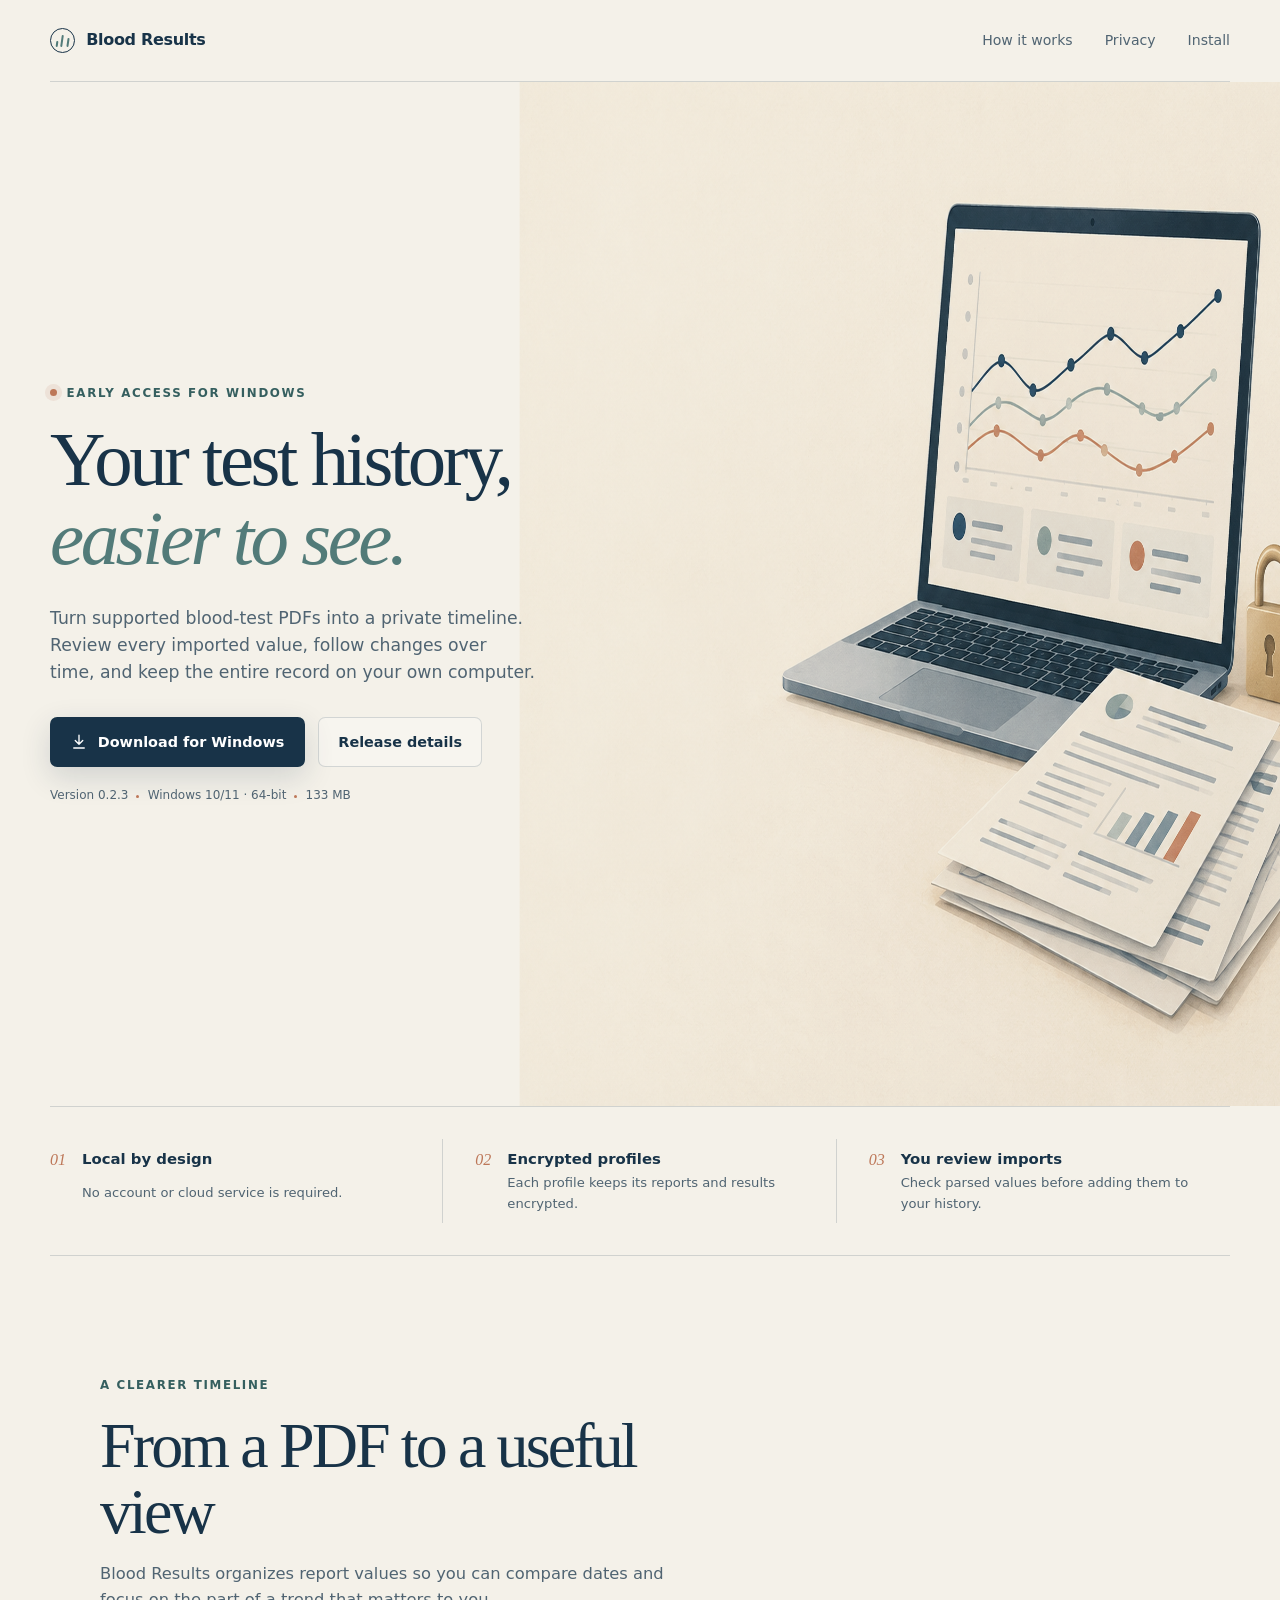
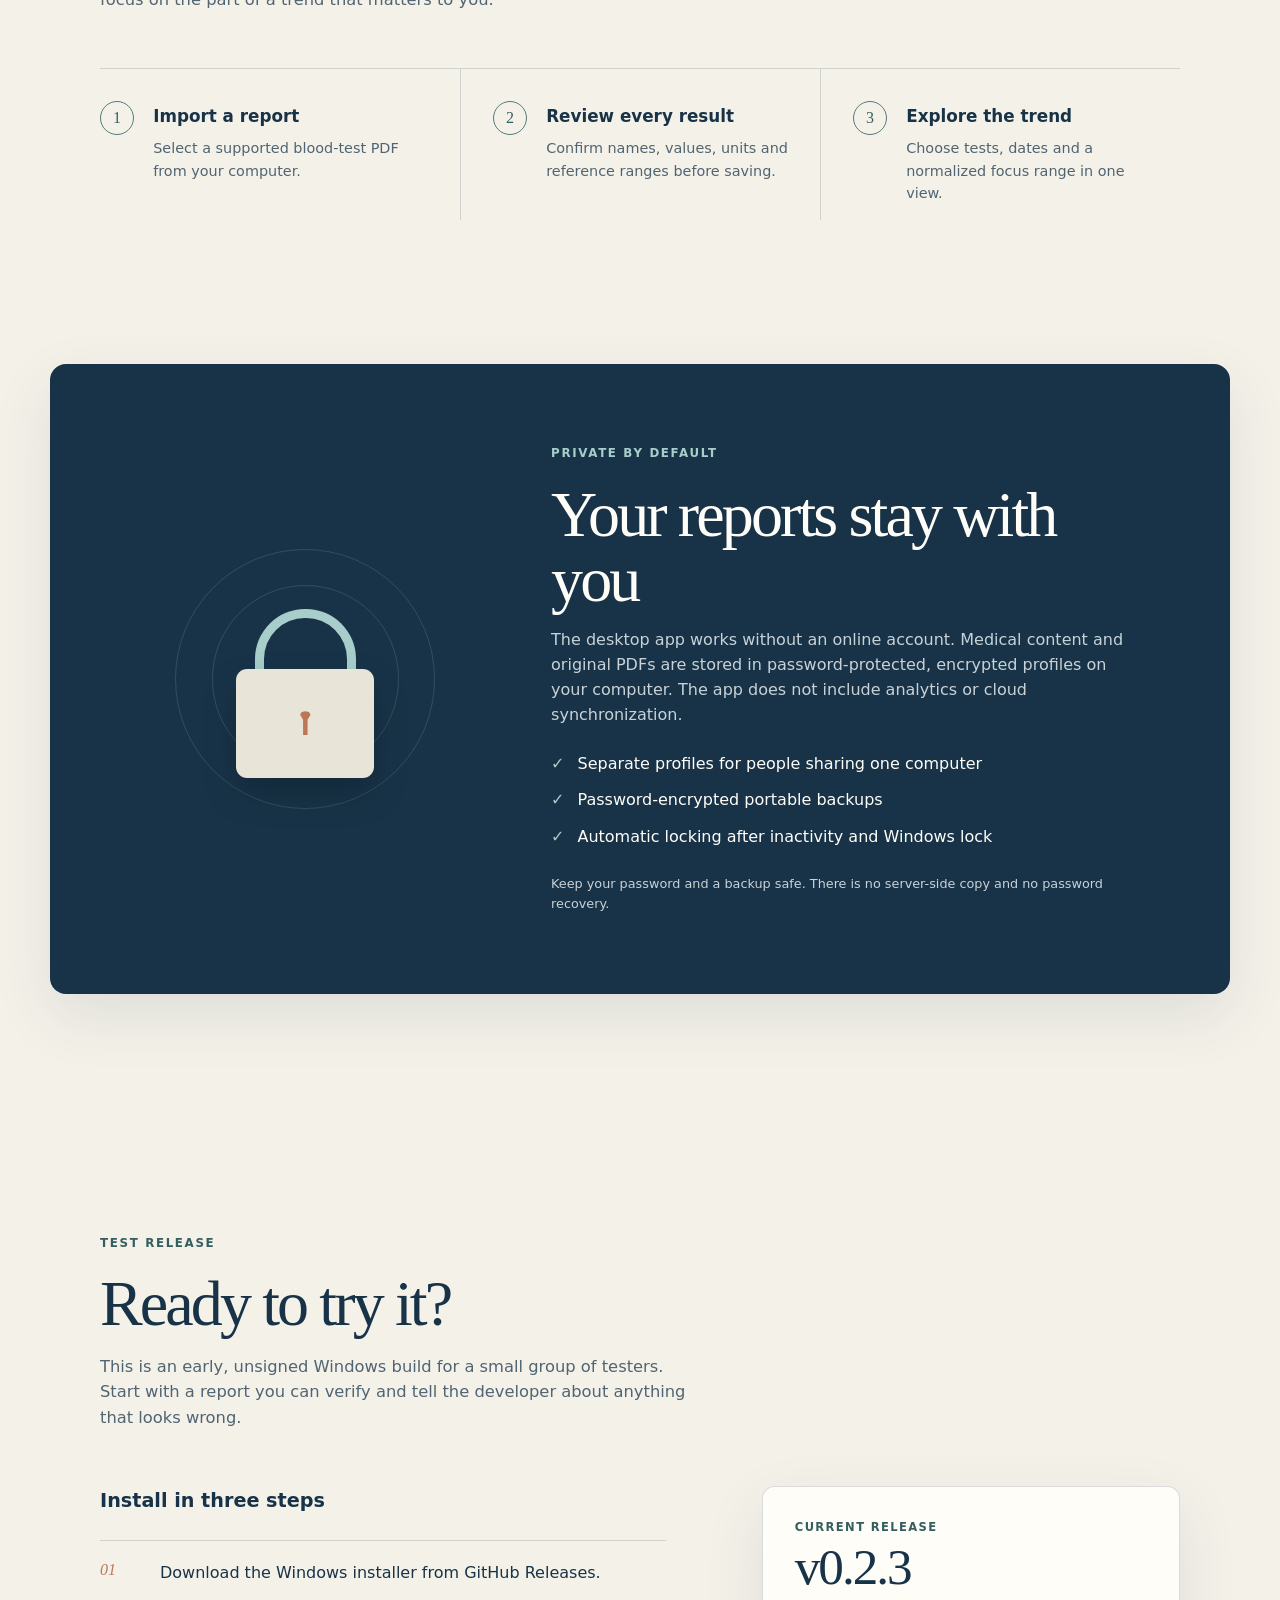
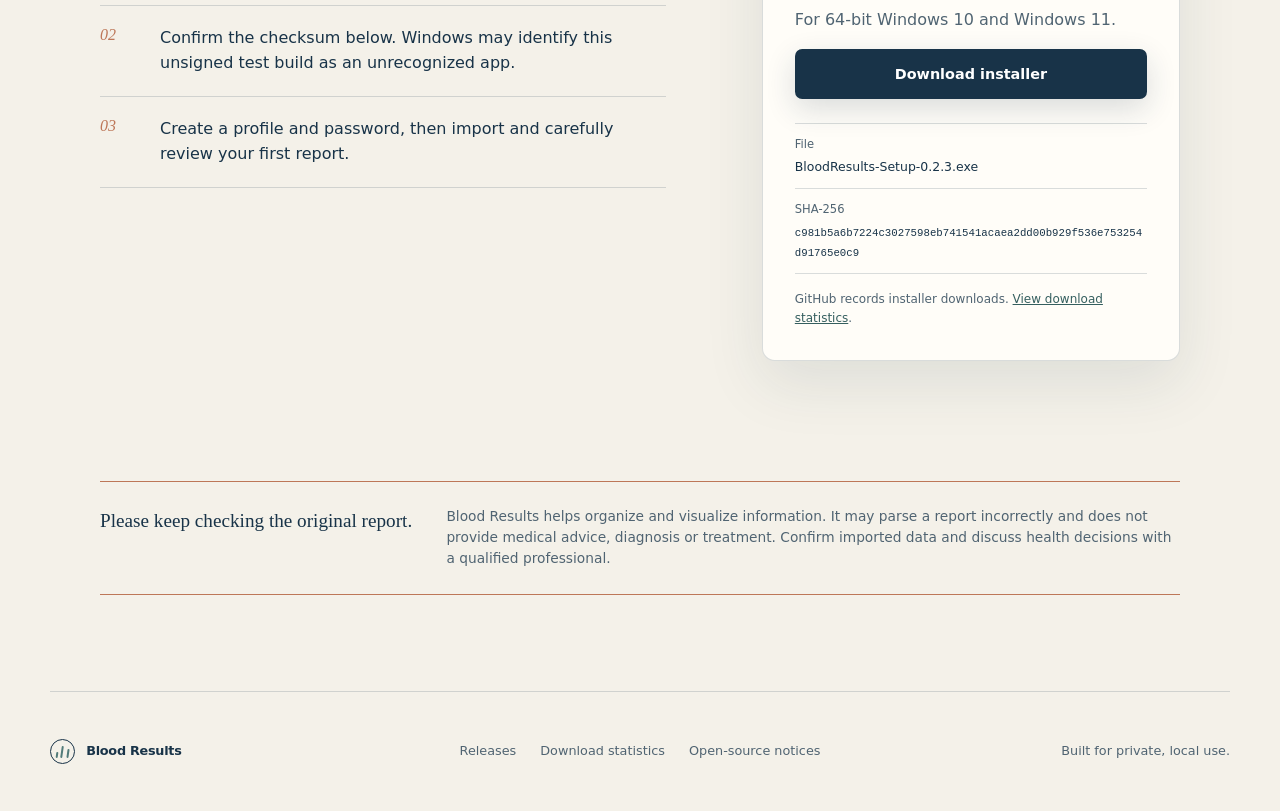
==== index.html @ 78cad0d5 "Publish Blood Results download site" ====
<!doctype html>
<html lang="en">
  <head>
    <meta charset="utf-8">
    <meta name="viewport" content="width=device-width, initial-scale=1">
    <meta name="theme-color" content="#f4f1e9">
    <meta name="description" content="Blood Results turns supported blood-test PDFs into a private, local timeline you can review and explore on Windows.">
    <meta property="og:title" content="Blood Results — private test history on your computer">
    <meta property="og:description" content="Import, review and explore blood-test trends. Your reports stay on your computer.">
    <meta property="og:image" content="https://shlomas.github.io/blood-results-download/assets/blood-results-hero.png">
    <meta property="og:type" content="website">
    <meta property="og:url" content="https://shlomas.github.io/blood-results-download/">
    <title>Blood Results — private blood-test trends</title>
    <link rel="stylesheet" href="styles.css">
    <script src="app.js" defer></script>
  </head>
  <body>
    <a class="skip-link" href="#main">Skip to content</a>
    <header class="site-header">
      <a class="brand" href="./" aria-label="Blood Results home">
        <span class="brand-mark" aria-hidden="true"><i></i><i></i><i></i></span>
        <span>Blood Results</span>
      </a>
      <nav aria-label="Main navigation">
        <a href="#how-it-works">How it works</a>
        <a href="#privacy">Privacy</a>
        <a href="#install">Install</a>
      </nav>
    </header>

    <main id="main">
      <section class="hero" aria-labelledby="hero-title">
        <div class="hero-copy">
          <p class="eyebrow"><span></span> Early access for Windows</p>
          <h1 id="hero-title">Your test history,<br><em>easier to see.</em></h1>
          <p class="hero-intro">Turn supported blood-test PDFs into a private timeline. Review every imported value, follow changes over time, and keep the entire record on your own computer.</p>
          <div class="hero-actions">
            <a class="button primary js-download" href="https://github.com/Shlomas/blood-results-download/releases/download/v0.2.3/BloodResults-Setup-0.2.3.exe">
              <svg aria-hidden="true" viewBox="0 0 24 24"><path d="M12 3v12m0 0 5-5m-5 5-5-5M5 20h14"/></svg>
              <span>Download for Windows</span>
            </a>
            <a class="button quiet js-release" href="https://github.com/Shlomas/blood-results-download/releases">Release details</a>
          </div>
          <p class="download-meta" aria-live="polite">
            <span class="js-version">Version 0.2.3</span>
            <span>Windows 10/11 · 64-bit</span>
            <span class="js-size">133 MB</span>
            <span class="js-count" hidden></span>
          </p>
        </div>
        <figure class="hero-art">
          <img src="assets/blood-results-hero.png" width="1536" height="1024" alt="Illustration of a laptop showing trend lines beside laboratory reports and a padlock">
        </figure>
      </section>

      <section class="trust-bar" aria-label="Product principles">
        <div><span class="trust-number">01</span><strong>Local by design</strong><p>No account or cloud service is required.</p></div>
        <div><span class="trust-number">02</span><strong>Encrypted profiles</strong><p>Each profile keeps its reports and results encrypted.</p></div>
        <div><span class="trust-number">03</span><strong>You review imports</strong><p>Check parsed values before adding them to your history.</p></div>
      </section>

      <section class="process section" id="how-it-works" aria-labelledby="process-title">
        <div class="section-heading">
          <p class="kicker">A clearer timeline</p>
          <h2 id="process-title">From a PDF to a useful view</h2>
          <p>Blood Results organizes report values so you can compare dates and focus on the part of a trend that matters to you.</p>
        </div>
        <ol class="steps">
          <li>
            <span>1</span>
            <div><h3>Import a report</h3><p>Select a supported blood-test PDF from your computer.</p></div>
          </li>
          <li>
            <span>2</span>
            <div><h3>Review every result</h3><p>Confirm names, values, units and reference ranges before saving.</p></div>
          </li>
          <li>
            <span>3</span>
            <div><h3>Explore the trend</h3><p>Choose tests, dates and a normalized focus range in one view.</p></div>
          </li>
        </ol>
      </section>

      <section class="privacy section" id="privacy" aria-labelledby="privacy-title">
        <div class="privacy-card">
          <div class="lock-visual" aria-hidden="true">
            <div class="lock-loop"></div>
            <div class="lock-body"><span></span></div>
          </div>
          <div>
            <p class="kicker">Private by default</p>
            <h2 id="privacy-title">Your reports stay with you</h2>
            <p>The desktop app works without an online account. Medical content and original PDFs are stored in password-protected, encrypted profiles on your computer. The app does not include analytics or cloud synchronization.</p>
            <ul class="check-list">
              <li>Separate profiles for people sharing one computer</li>
              <li>Password-encrypted portable backups</li>
              <li>Automatic locking after inactivity and Windows lock</li>
            </ul>
            <p class="fine-print">Keep your password and a backup safe. There is no server-side copy and no password recovery.</p>
          </div>
        </div>
      </section>

      <section class="install section" id="install" aria-labelledby="install-title">
        <div class="section-heading compact">
          <p class="kicker">Test release</p>
          <h2 id="install-title">Ready to try it?</h2>
          <p>This is an early, unsigned Windows build for a small group of testers. Start with a report you can verify and tell the developer about anything that looks wrong.</p>
        </div>
        <div class="install-grid">
          <div class="install-steps">
            <h3>Install in three steps</h3>
            <ol>
              <li><span>01</span><p>Download the Windows installer from GitHub Releases.</p></li>
              <li><span>02</span><p>Confirm the checksum below. Windows may identify this unsigned test build as an unrecognized app.</p></li>
              <li><span>03</span><p>Create a profile and password, then import and carefully review your first report.</p></li>
            </ol>
          </div>
          <aside class="release-card" aria-label="Current release">
            <p class="release-label">Current release</p>
            <div class="release-version js-version-short">v0.2.3</div>
            <p>For 64-bit Windows 10 and Windows 11.</p>
            <a class="button primary full js-download" href="https://github.com/Shlomas/blood-results-download/releases/download/v0.2.3/BloodResults-Setup-0.2.3.exe">Download installer</a>
            <dl>
              <div><dt>File</dt><dd class="js-filename">BloodResults-Setup-0.2.3.exe</dd></div>
              <div><dt>SHA-256</dt><dd><code>c981b5a6b7224c3027598eb741541acaea2dd00b929f536e753254d91765e0c9</code></dd></div>
            </dl>
            <p class="count-note js-count-detail">GitHub records installer downloads. <a href="stats.html">View download statistics</a>.</p>
          </aside>
        </div>
      </section>

      <section class="notice" aria-label="Important notice">
        <strong>Please keep checking the original report.</strong>
        <p>Blood Results helps organize and visualize information. It may parse a report incorrectly and does not provide medical advice, diagnosis or treatment. Confirm imported data and discuss health decisions with a qualified professional.</p>
      </section>
    </main>

    <footer>
      <a class="brand footer-brand" href="./"><span class="brand-mark" aria-hidden="true"><i></i><i></i><i></i></span><span>Blood Results</span></a>
      <div class="footer-links">
        <a class="js-release" href="https://github.com/Shlomas/blood-results-download/releases">Releases</a>
        <a href="stats.html">Download statistics</a>
        <a href="notices.html">Open-source notices</a>
      </div>
      <p>Built for private, local use.</p>
    </footer>
  </body>
</html>
---- styles.css ----
:root {
  --paper: #f4f1e9;
  --paper-deep: #e9e4d8;
  --ink: #183348;
  --ink-soft: #506472;
  --teal: #527b79;
  --teal-dark: #355f5f;
  --line: rgba(24, 51, 72, 0.16);
  --white: #fffdf8;
  --accent: #bd7758;
  --shadow: 0 22px 60px rgba(31, 54, 65, 0.1);
}

* { box-sizing: border-box; }
html { scroll-behavior: smooth; }
body {
  margin: 0;
  color: var(--ink);
  background: var(--paper);
  font-family: Inter, ui-sans-serif, system-ui, -apple-system, BlinkMacSystemFont, "Segoe UI", sans-serif;
  line-height: 1.55;
  -webkit-font-smoothing: antialiased;
}
a { color: inherit; }
img { display: block; max-width: 100%; }
button, a { -webkit-tap-highlight-color: transparent; }

.skip-link {
  position: fixed;
  left: 1rem;
  top: -5rem;
  z-index: 20;
  padding: .65rem 1rem;
  background: var(--ink);
  color: white;
  border-radius: .4rem;
}
.skip-link:focus { top: 1rem; }

.site-header, footer {
  width: min(1180px, calc(100% - 48px));
  margin: 0 auto;
}
.site-header {
  min-height: 82px;
  display: flex;
  align-items: center;
  justify-content: space-between;
  border-bottom: 1px solid var(--line);
}
.brand {
  display: inline-flex;
  align-items: center;
  gap: .7rem;
  color: var(--ink);
  text-decoration: none;
  font-weight: 750;
  letter-spacing: -.02em;
}
.brand-mark {
  position: relative;
  display: inline-flex;
  align-items: end;
  gap: 3px;
  width: 25px;
  height: 25px;
  padding: 5px;
  border: 1px solid var(--ink);
  border-radius: 50%;
}
.brand-mark i { display: block; width: 3px; background: var(--teal); border-radius: 2px; transform: rotate(8deg); }
.brand-mark i:nth-child(1) { height: 6px; }
.brand-mark i:nth-child(2) { height: 12px; }
.brand-mark i:nth-child(3) { height: 9px; }
nav { display: flex; gap: 2rem; font-size: .88rem; }
nav a, .footer-links a { color: var(--ink-soft); text-decoration: none; }
nav a:hover, .footer-links a:hover { color: var(--ink); }

.hero {
  width: min(1280px, 100%);
  min-height: 690px;
  margin: 0 auto;
  display: grid;
  grid-template-columns: minmax(380px, .9fr) minmax(560px, 1.25fr);
  align-items: center;
  overflow: hidden;
}
.hero-copy { padding: 5.5rem 0 5.5rem max(48px, calc((100vw - 1180px) / 2)); z-index: 1; }
.eyebrow, .kicker {
  margin: 0 0 1.2rem;
  color: var(--teal-dark);
  font-size: .74rem;
  font-weight: 800;
  letter-spacing: .14em;
  text-transform: uppercase;
}
.eyebrow { display: flex; align-items: center; gap: .6rem; }
.eyebrow span { width: 7px; height: 7px; background: var(--accent); border-radius: 50%; box-shadow: 0 0 0 5px rgba(189, 119, 88, .12); }
h1, h2 { font-family: Georgia, "Times New Roman", serif; font-weight: 400; letter-spacing: -.045em; line-height: 1.02; }
h1 { margin: 0; font-size: clamp(3.5rem, 6vw, 6rem); }
h1 em { color: var(--teal); font-weight: 400; }
.hero-intro { max-width: 600px; margin: 1.7rem 0 2rem; color: var(--ink-soft); font-size: 1.08rem; }
.hero-actions { display: flex; flex-wrap: wrap; align-items: center; gap: .85rem; }
.button {
  min-height: 50px;
  display: inline-flex;
  align-items: center;
  justify-content: center;
  gap: .6rem;
  padding: .8rem 1.2rem;
  border: 1px solid transparent;
  border-radius: .45rem;
  text-decoration: none;
  font-size: .9rem;
  font-weight: 750;
  transition: transform .16s ease, background .16s ease, border-color .16s ease;
}
.button:hover { transform: translateY(-1px); }
.button.primary { background: var(--ink); color: white; box-shadow: 0 10px 30px rgba(24, 51, 72, .16); }
.button.primary:hover { background: #24475e; }
.button.quiet { border-color: var(--line); background: rgba(255,255,255,.28); }
.button.quiet:hover { background: var(--white); }
.button svg { width: 18px; fill: none; stroke: currentColor; stroke-width: 1.8; stroke-linecap: round; stroke-linejoin: round; }
.button.full { width: 100%; }
.download-meta { display: flex; flex-wrap: wrap; gap: .45rem 1.2rem; margin: 1.15rem 0 0; color: var(--ink-soft); font-size: .75rem; }
.download-meta span { position: relative; }
.download-meta span + span::before { content: ""; position: absolute; width: 3px; height: 3px; top: .55rem; left: -.7rem; border-radius: 50%; background: var(--accent); }
.hero-art { margin: 0; align-self: stretch; display: flex; align-items: center; }
.hero-art img { width: 110%; max-width: none; transform: translateX(-2%); mix-blend-mode: multiply; }

.trust-bar {
  width: min(1180px, calc(100% - 48px));
  margin: 0 auto;
  padding: 2rem 0;
  display: grid;
  grid-template-columns: repeat(3, 1fr);
  border-top: 1px solid var(--line);
  border-bottom: 1px solid var(--line);
}
.trust-bar > div { display: grid; grid-template-columns: auto 1fr; column-gap: 1rem; padding: .55rem 2rem; border-right: 1px solid var(--line); }
.trust-bar > div:first-child { padding-left: 0; }
.trust-bar > div:last-child { border-right: 0; }
.trust-number { grid-row: span 2; color: var(--accent); font-family: Georgia, serif; font-style: italic; }
.trust-bar strong { font-size: .93rem; }
.trust-bar p { margin: .15rem 0 0; color: var(--ink-soft); font-size: .82rem; }

.section { width: min(1080px, calc(100% - 48px)); margin: 0 auto; padding: 7.5rem 0; }
.section-heading { max-width: 650px; margin-bottom: 3.5rem; }
.section-heading.compact { max-width: 720px; }
h2 { margin: 0; font-size: clamp(2.6rem, 5vw, 4.8rem); }
.section-heading > p:last-child, .privacy-card > div > p { color: var(--ink-soft); }
.section-heading > p:last-child { max-width: 590px; margin: 1.1rem 0 0; font-size: 1.02rem; }
.steps { margin: 0; padding: 0; display: grid; grid-template-columns: repeat(3, 1fr); list-style: none; border-top: 1px solid var(--line); }
.steps li { padding: 2rem 2rem 1rem 0; display: grid; grid-template-columns: auto 1fr; gap: 1.2rem; }
.steps li + li { padding-left: 2rem; border-left: 1px solid var(--line); }
.steps > li > span { width: 34px; height: 34px; display: grid; place-items: center; border: 1px solid var(--teal); border-radius: 50%; color: var(--teal-dark); font-family: Georgia, serif; }
h3 { margin: .15rem 0 .5rem; font-size: 1.05rem; }
.steps p { margin: 0; color: var(--ink-soft); font-size: .9rem; }

.privacy { width: 100%; max-width: none; padding: 1.5rem 48px 7.5rem; }
.privacy-card {
  width: min(1180px, 100%);
  margin: 0 auto;
  padding: 5rem clamp(2rem, 7vw, 7rem);
  display: grid;
  grid-template-columns: .72fr 1.28fr;
  align-items: center;
  gap: 5rem;
  background: var(--ink);
  color: var(--white);
  border-radius: 1rem;
  box-shadow: var(--shadow);
}
.privacy-card .kicker { color: #a7ceca; }
.privacy-card h2 { max-width: 650px; }
.privacy-card > div > p { color: #c8d2d7; }
.check-list { margin: 1.5rem 0; padding: 0; display: grid; gap: .75rem; list-style: none; }
.check-list li { position: relative; padding-left: 1.65rem; }
.check-list li::before { content: "✓"; position: absolute; left: 0; color: #a7ceca; font-weight: 800; }
.privacy-card .fine-print { max-width: 650px; margin-bottom: 0; font-size: .8rem; }
.lock-visual { position: relative; width: min(260px, 100%); aspect-ratio: 1; margin: 0 auto; }
.lock-visual::before, .lock-visual::after { content: ""; position: absolute; border: 1px solid rgba(255,255,255,.12); border-radius: 50%; inset: 0; }
.lock-visual::after { inset: 14%; }
.lock-loop { position: absolute; z-index: 2; width: 39%; height: 34%; left: 30.5%; top: 23%; border: 9px solid #a7ceca; border-bottom: 0; border-radius: 50px 50px 0 0; }
.lock-body { position: absolute; z-index: 3; width: 53%; height: 42%; left: 23.5%; top: 46%; display: grid; place-items: center; border-radius: .7rem; background: var(--paper-deep); box-shadow: 0 16px 35px rgba(0,0,0,.2); }
.lock-body span { width: 15px; height: 24px; background: var(--accent); clip-path: polygon(35% 36%,35% 100%,65% 100%,65% 36%,85% 15%,75% 3%,50% 0,25% 3%,15% 15%); }

.install-grid { display: grid; grid-template-columns: 1.15fr .85fr; gap: 6rem; align-items: start; }
.install-steps > h3 { margin-top: 0; font-size: 1.2rem; }
.install-steps ol { margin: 1.5rem 0 0; padding: 0; list-style: none; border-top: 1px solid var(--line); }
.install-steps li { display: grid; grid-template-columns: 44px 1fr; gap: 1rem; padding: 1.25rem 0; border-bottom: 1px solid var(--line); }
.install-steps li span { color: var(--accent); font: italic 1rem Georgia, serif; }
.install-steps li p { margin: 0; }
.release-card { padding: 2rem; background: var(--white); border: 1px solid var(--line); border-radius: .8rem; box-shadow: var(--shadow); }
.release-label { margin: 0; color: var(--teal-dark); font-size: .72rem; font-weight: 800; letter-spacing: .12em; text-transform: uppercase; }
.release-version { margin: .25rem 0; font: 3.2rem/1 Georgia, serif; letter-spacing: -.04em; }
.release-card > p:not(.release-label):not(.count-note) { color: var(--ink-soft); }
.release-card dl { margin: 1.5rem 0 .8rem; border-top: 1px solid var(--line); }
.release-card dl div { padding: .75rem 0; border-bottom: 1px solid var(--line); }
.release-card dt { color: var(--ink-soft); font-size: .72rem; }
.release-card dd { margin: .2rem 0 0; font-size: .78rem; overflow-wrap: anywhere; }
.release-card code { font-family: "SFMono-Regular", Consolas, monospace; font-size: .67rem; }
.count-note { margin: 1rem 0 0; color: var(--ink-soft); font-size: .75rem; }
.count-note a { color: var(--teal-dark); }

.notice { width: min(1080px, calc(100% - 48px)); margin: 0 auto 6rem; padding: 1.5rem 0; display: grid; grid-template-columns: .6fr 1.4fr; gap: 2rem; border-top: 1px solid var(--accent); border-bottom: 1px solid var(--accent); }
.notice strong { font-family: Georgia, serif; font-size: 1.2rem; font-weight: 400; }
.notice p { margin: 0; color: var(--ink-soft); font-size: .86rem; }

footer { min-height: 120px; display: grid; grid-template-columns: 1fr auto 1fr; align-items: center; gap: 2rem; border-top: 1px solid var(--line); font-size: .8rem; }
.footer-links { display: flex; flex-wrap: wrap; justify-content: center; gap: 1.5rem; }
footer > p { justify-self: end; color: var(--ink-soft); }

.simple-main { width: min(900px, calc(100% - 48px)); min-height: calc(100vh - 202px); margin: 0 auto; padding: 5rem 0 7rem; }
.simple-main h1 { font-size: clamp(3rem, 7vw, 5.4rem); }
.simple-main > p { max-width: 700px; color: var(--ink-soft); }
.stats-summary { margin: 3rem 0 1rem; display: flex; align-items: baseline; gap: 1rem; }
.stats-summary strong { font: 3.5rem/1 Georgia, serif; }
.stats-summary span { color: var(--ink-soft); }
.stats-table { width: 100%; border-collapse: collapse; background: rgba(255,255,255,.32); }
.stats-table th, .stats-table td { padding: .9rem 1rem; border-bottom: 1px solid var(--line); text-align: left; font-size: .85rem; }
.stats-table th { color: var(--ink-soft); font-size: .7rem; letter-spacing: .1em; text-transform: uppercase; }
.stats-table td:last-child, .stats-table th:last-child { text-align: right; }
.prose { max-width: 760px; }
.prose h2 { margin-top: 3.5rem; font-size: 2rem; }
.prose h3 { margin-top: 2rem; }
.prose li, .prose p { color: var(--ink-soft); }
.prose a { color: var(--teal-dark); }

:focus-visible { outline: 3px solid rgba(189,119,88,.55); outline-offset: 4px; }
@media (prefers-reduced-motion: reduce) { html { scroll-behavior: auto; } .button { transition: none; } }

@media (max-width: 900px) {
  .hero { min-height: auto; grid-template-columns: 1fr; }
  .hero-copy { padding: 4.5rem 32px 1rem; }
  .hero-art { margin-top: -1rem; }
  .hero-art img { width: 100%; transform: none; }
  .trust-bar { grid-template-columns: 1fr; }
  .trust-bar > div, .trust-bar > div:first-child { padding: 1.2rem 0; border-right: 0; border-bottom: 1px solid var(--line); }
  .trust-bar > div:last-child { border-bottom: 0; }
  .steps { grid-template-columns: 1fr; }
  .steps li, .steps li + li { padding: 1.5rem 0; border-left: 0; border-bottom: 1px solid var(--line); }
  .privacy-card { grid-template-columns: 1fr; gap: 3rem; }
  .lock-visual { max-width: 210px; }
  .install-grid { grid-template-columns: 1fr; gap: 3rem; }
  footer { grid-template-columns: 1fr; padding: 2rem 0; text-align: center; }
  .footer-brand, footer > p { justify-self: center; }
}

@media (max-width: 600px) {
  .site-header, footer, .trust-bar, .section, .notice, .simple-main { width: min(100% - 32px, 1180px); }
  .site-header { min-height: 70px; }
  nav { display: none; }
  .hero-copy { padding: 3.5rem 16px .5rem; }
  h1 { font-size: clamp(3rem, 15vw, 4.6rem); }
  .hero-intro { font-size: 1rem; }
  .hero-actions .button { width: 100%; }
  .hero-art { min-height: 270px; overflow: hidden; }
  .hero-art img { width: 125%; max-width: none; transform: translateX(-12%); }
  .section { padding: 5.5rem 0; }
  .privacy { width: 100%; padding: 0 16px 5.5rem; }
  .privacy-card { padding: 3rem 1.5rem; }
  .notice { grid-template-columns: 1fr; gap: .5rem; margin-bottom: 4rem; }
  .release-card { padding: 1.35rem; }
  .stats-table th:nth-child(2), .stats-table td:nth-child(2) { display: none; }
}
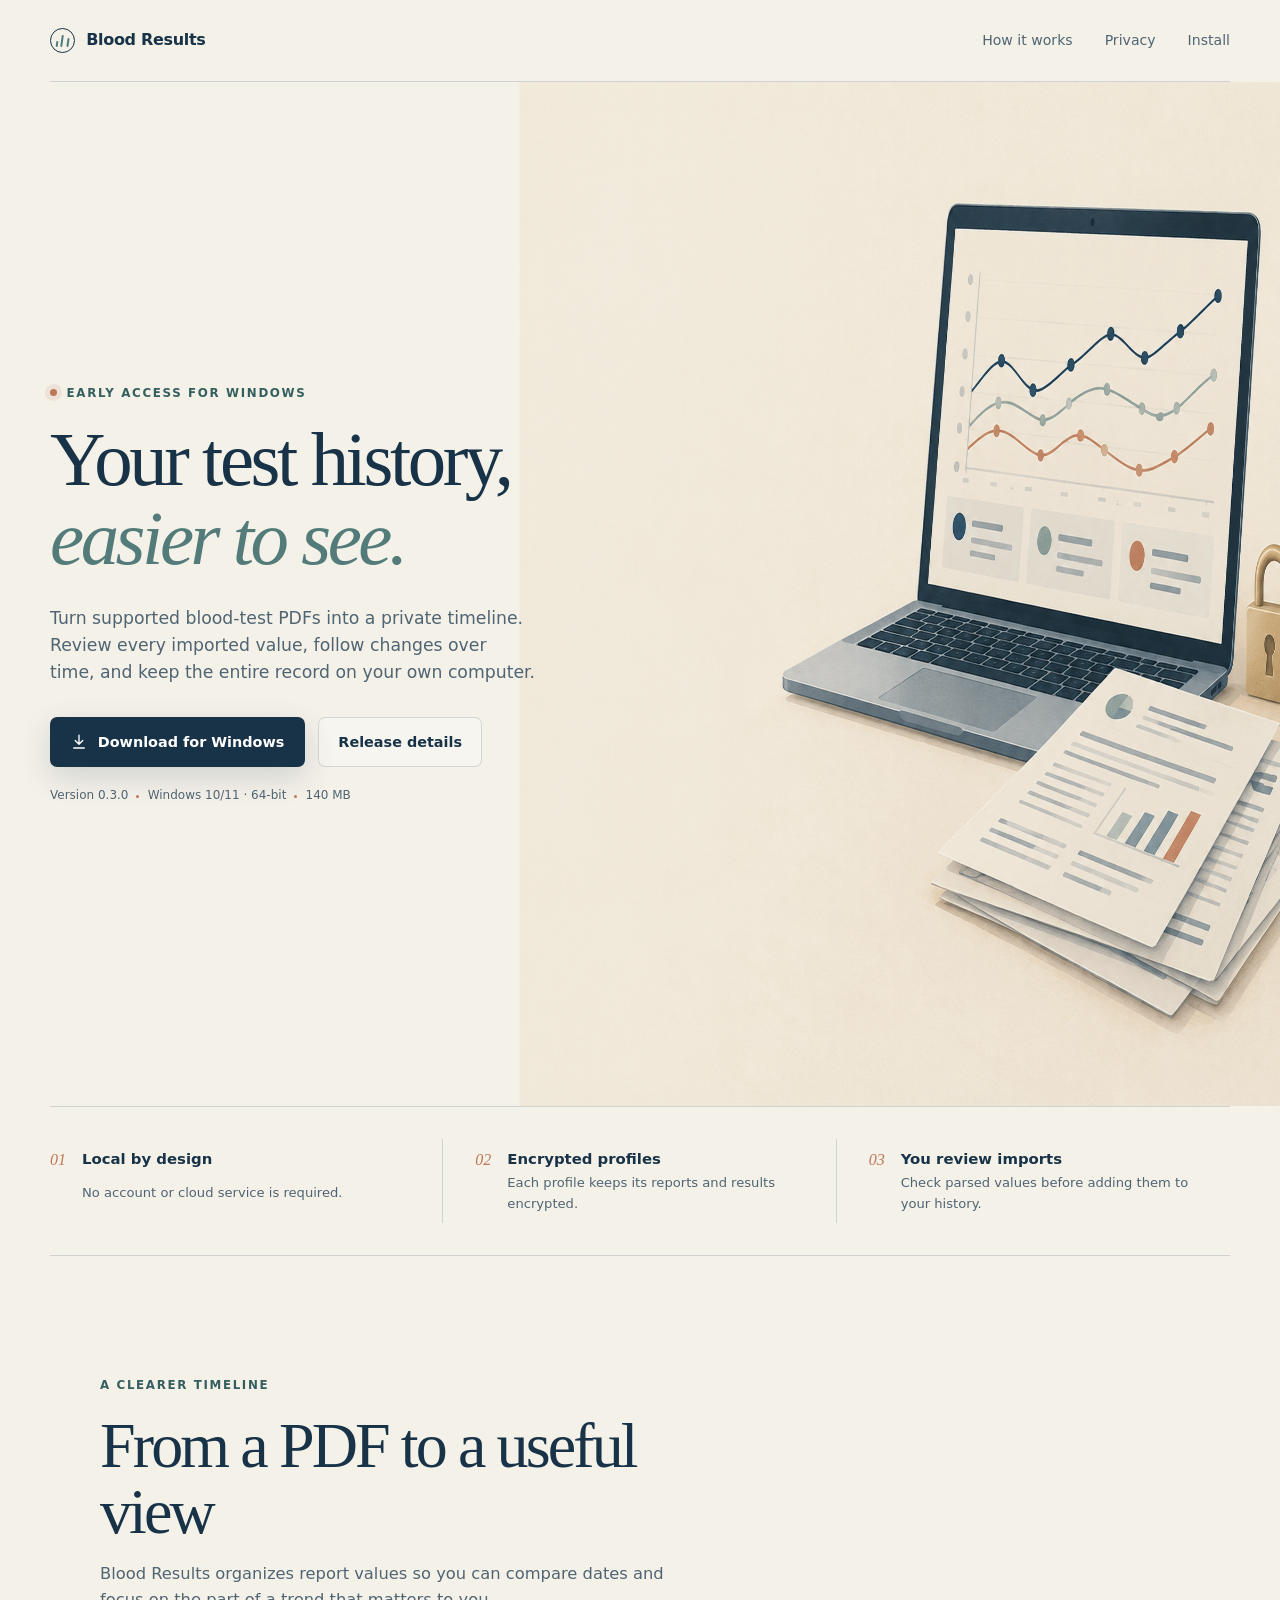
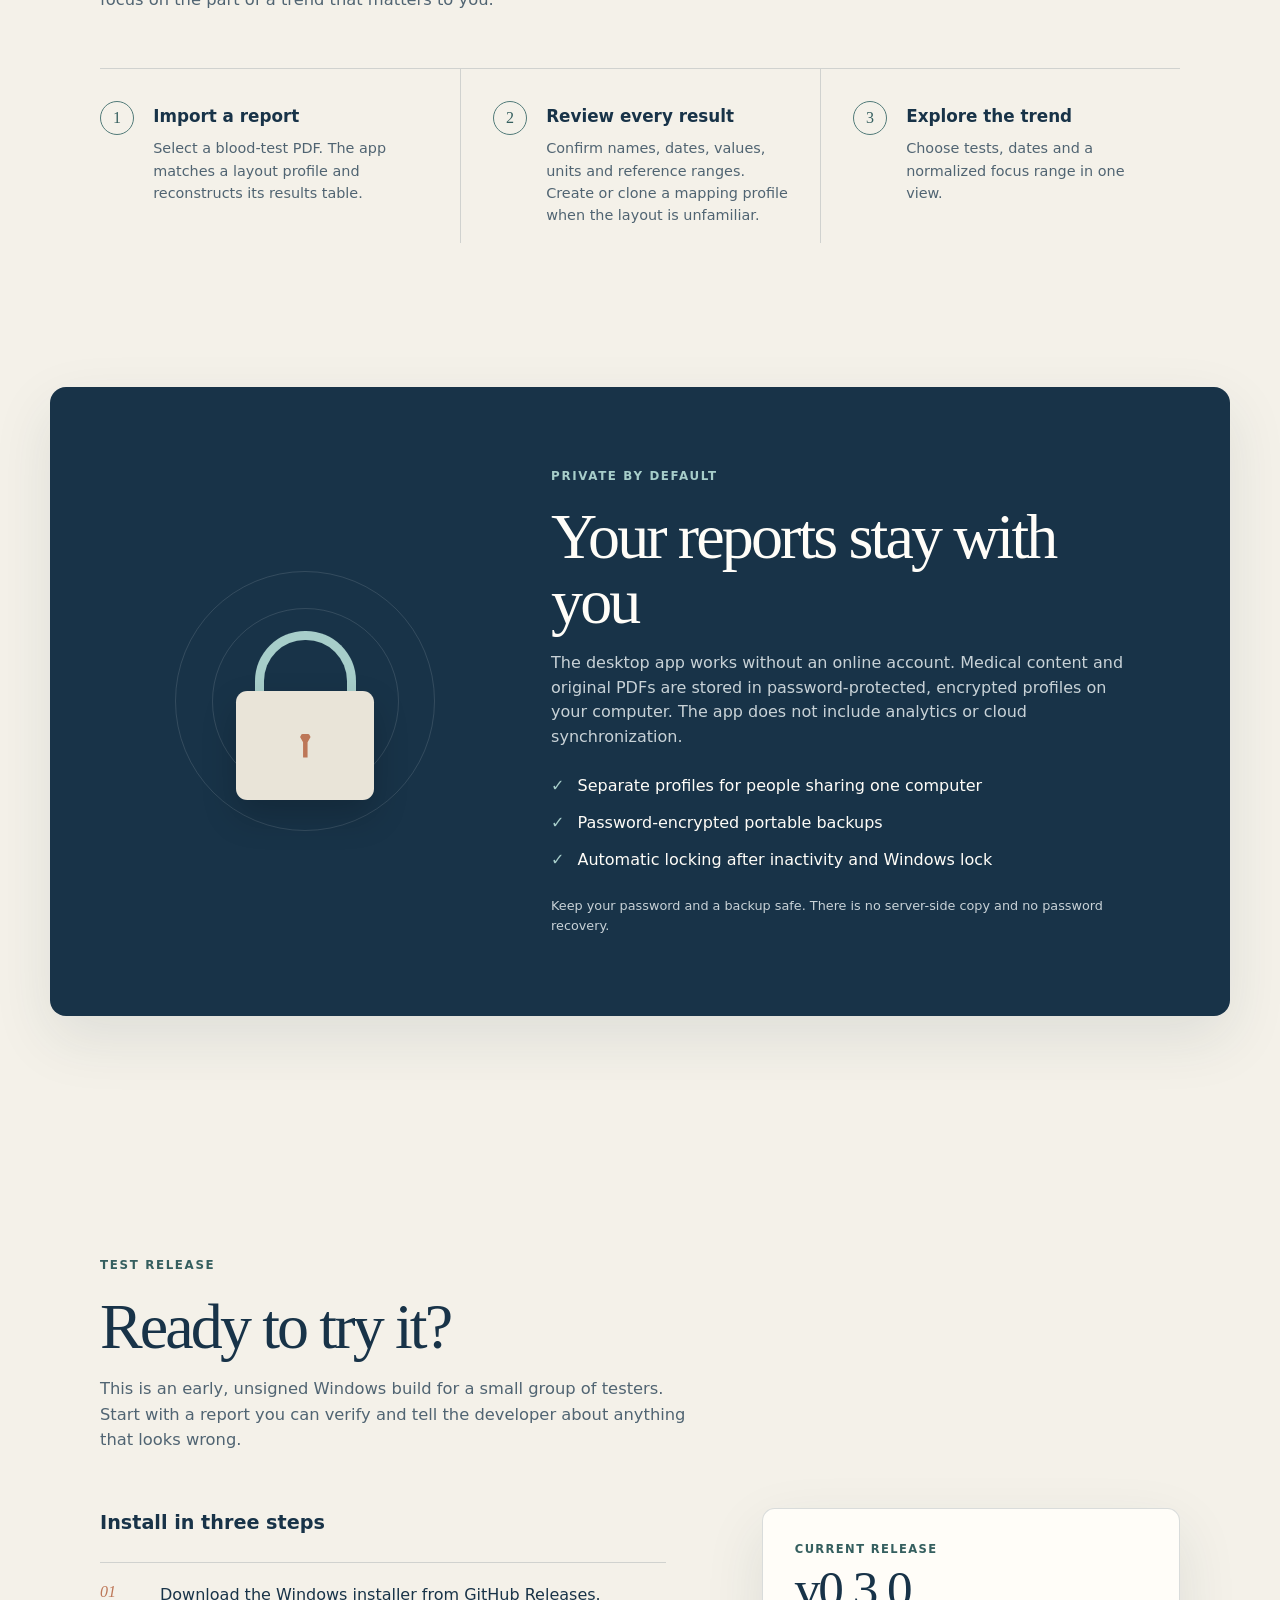
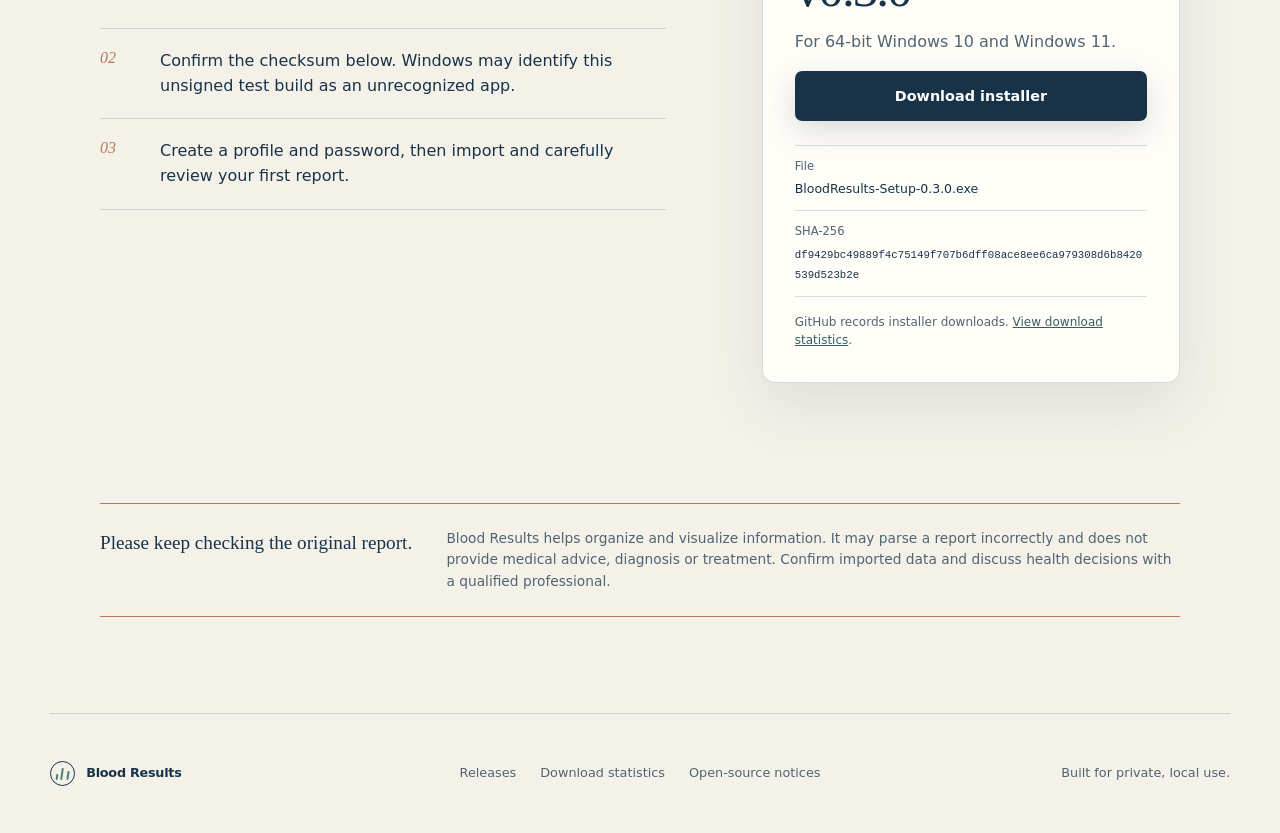
==== commit 0e1ed874: "Publish v0.3.0 download page and import profile release notes" ====
--- a/index.html
+++ b/index.html
@@ -35,16 +35,16 @@
           <h1 id="hero-title">Your test history,<br><em>easier to see.</em></h1>
           <p class="hero-intro">Turn supported blood-test PDFs into a private timeline. Review every imported value, follow changes over time, and keep the entire record on your own computer.</p>
           <div class="hero-actions">
-            <a class="button primary js-download" href="https://github.com/Shlomas/blood-results-download/releases/download/v0.2.3/BloodResults-Setup-0.2.3.exe">
+            <a class="button primary js-download" href="https://github.com/Shlomas/blood-results-download/releases/download/v0.3.0/BloodResults-Setup-0.3.0.exe">
               <svg aria-hidden="true" viewBox="0 0 24 24"><path d="M12 3v12m0 0 5-5m-5 5-5-5M5 20h14"/></svg>
               <span>Download for Windows</span>
             </a>
             <a class="button quiet js-release" href="https://github.com/Shlomas/blood-results-download/releases">Release details</a>
           </div>
           <p class="download-meta" aria-live="polite">
-            <span class="js-version">Version 0.2.3</span>
+            <span class="js-version">Version 0.3.0</span>
             <span>Windows 10/11 · 64-bit</span>
-            <span class="js-size">133 MB</span>
+            <span class="js-size">140 MB</span>
             <span class="js-count" hidden></span>
           </p>
         </div>
@@ -68,11 +68,11 @@
         <ol class="steps">
           <li>
             <span>1</span>
-            <div><h3>Import a report</h3><p>Select a supported blood-test PDF from your computer.</p></div>
+            <div><h3>Import a report</h3><p>Select a blood-test PDF. The app matches a layout profile and reconstructs its results table.</p></div>
           </li>
           <li>
             <span>2</span>
-            <div><h3>Review every result</h3><p>Confirm names, values, units and reference ranges before saving.</p></div>
+            <div><h3>Review every result</h3><p>Confirm names, dates, values, units and reference ranges. Create or clone a mapping profile when the layout is unfamiliar.</p></div>
           </li>
           <li>
             <span>3</span>
@@ -118,12 +118,12 @@
           </div>
           <aside class="release-card" aria-label="Current release">
             <p class="release-label">Current release</p>
-            <div class="release-version js-version-short">v0.2.3</div>
+            <div class="release-version js-version-short">v0.3.0</div>
             <p>For 64-bit Windows 10 and Windows 11.</p>
-            <a class="button primary full js-download" href="https://github.com/Shlomas/blood-results-download/releases/download/v0.2.3/BloodResults-Setup-0.2.3.exe">Download installer</a>
+            <a class="button primary full js-download" href="https://github.com/Shlomas/blood-results-download/releases/download/v0.3.0/BloodResults-Setup-0.3.0.exe">Download installer</a>
             <dl>
-              <div><dt>File</dt><dd class="js-filename">BloodResults-Setup-0.2.3.exe</dd></div>
-              <div><dt>SHA-256</dt><dd><code>c981b5a6b7224c3027598eb741541acaea2dd00b929f536e753254d91765e0c9</code></dd></div>
+              <div><dt>File</dt><dd class="js-filename">BloodResults-Setup-0.3.0.exe</dd></div>
+              <div><dt>SHA-256</dt><dd><code class="js-checksum">df9429bc49889f4c75149f707b6dff08ace8ee6ca979308d6b8420539d523b2e</code></dd></div>
             </dl>
             <p class="count-note js-count-detail">GitHub records installer downloads. <a href="stats.html">View download statistics</a>.</p>
           </aside>
